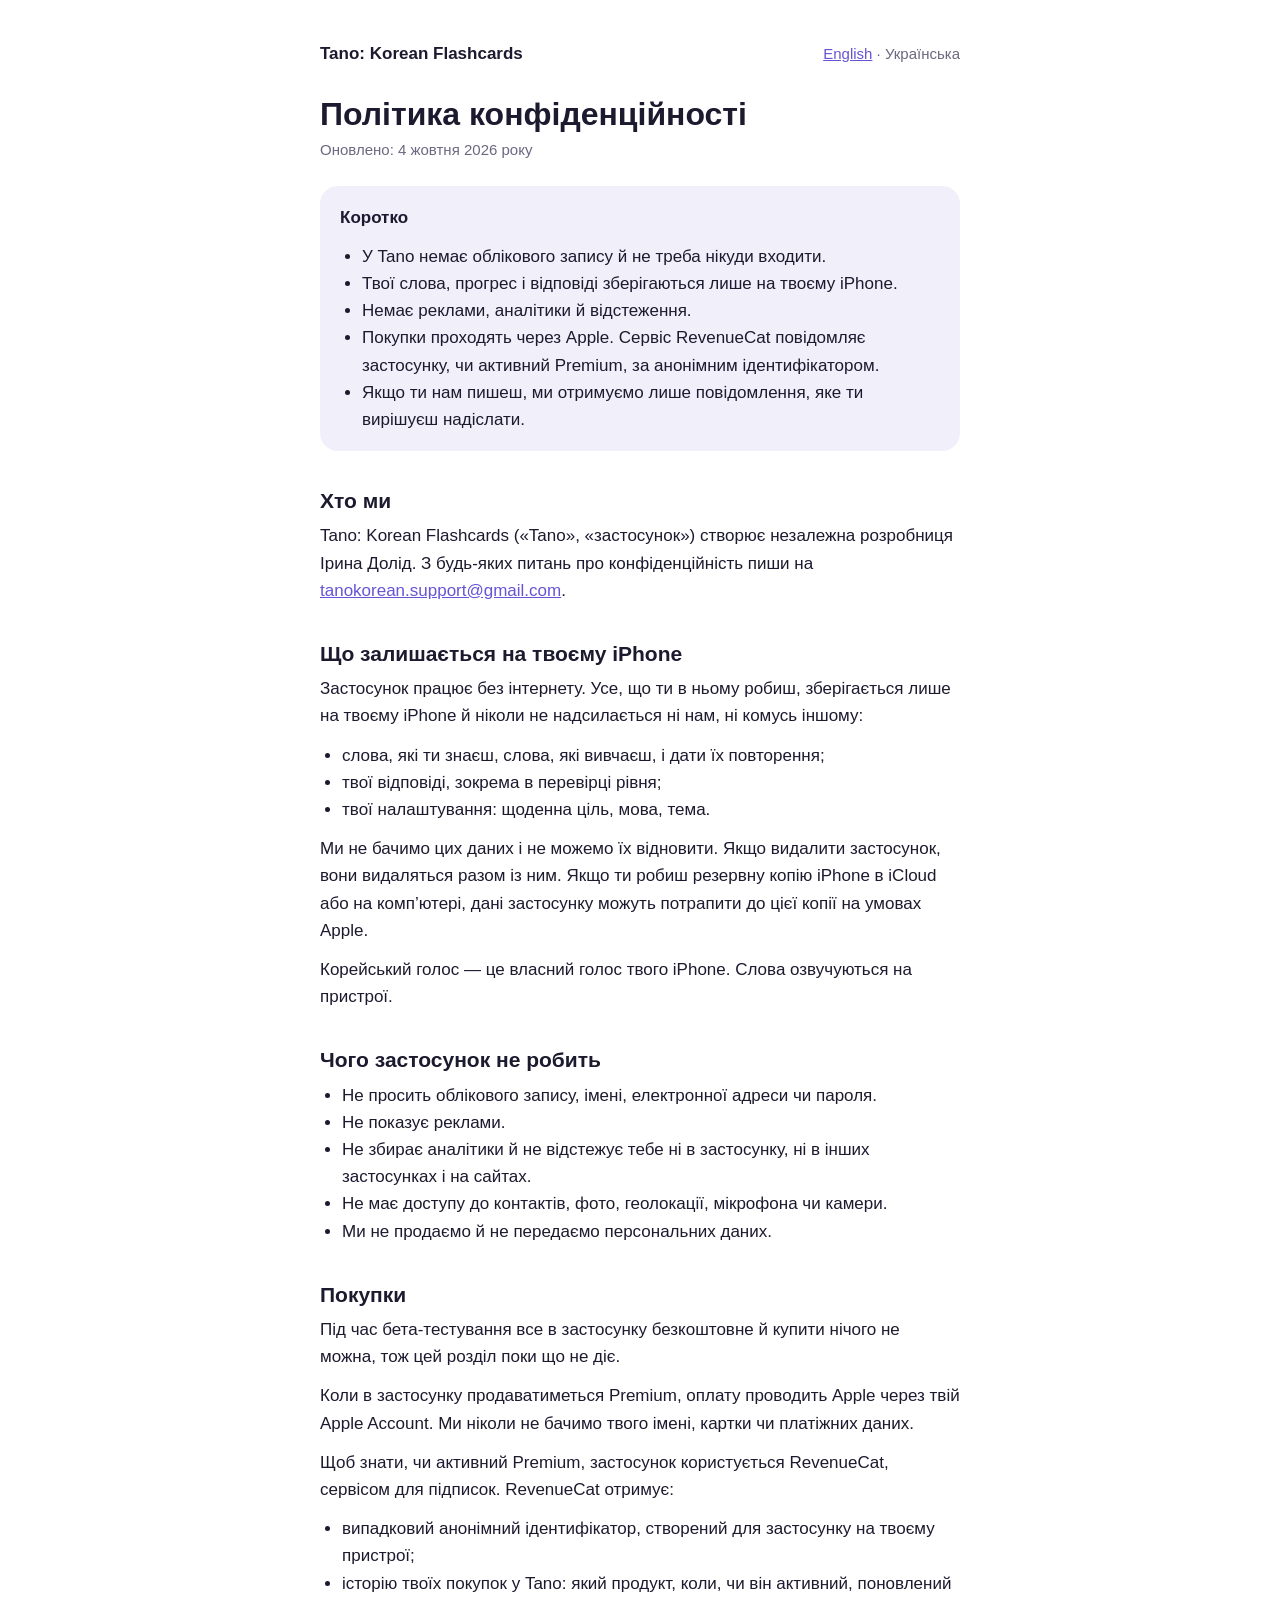
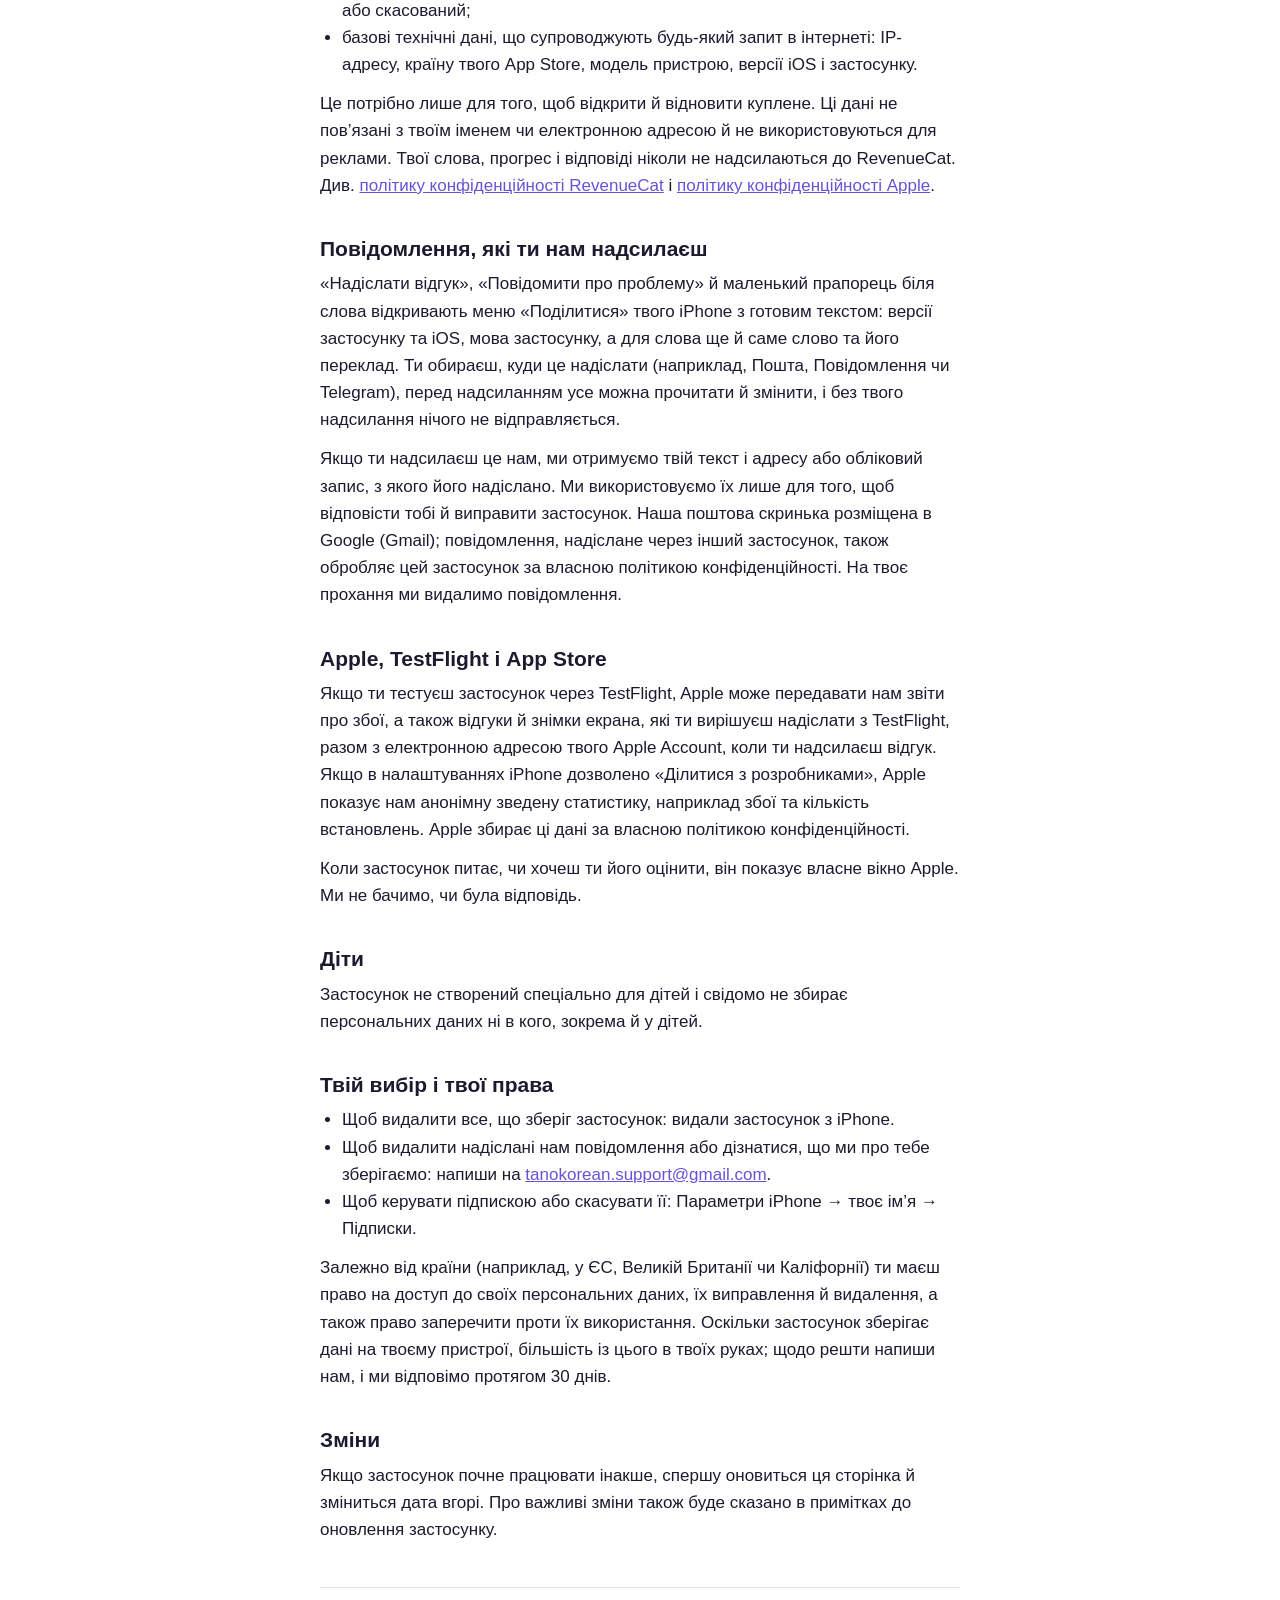
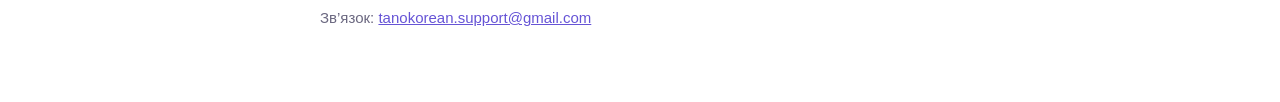
==== uk/index.html @ e9686cb4 "Privacy policy (English, Ukrainian)" ====
<!doctype html>
<html lang="uk">
<head>
<meta charset="utf-8">
<meta name="viewport" content="width=device-width, initial-scale=1">
<title>Tano: Korean Flashcards · Політика конфіденційності</title>
<link rel="stylesheet" href="../style.css">
</head>
<body>
<main>
<nav><strong>Tano: Korean Flashcards</strong><span><a href="../" lang="en" hreflang="en">English</a> · Українська</span></nav>

<h1>Політика конфіденційності</h1>
<p class="date">Оновлено: 4 жовтня 2026 року</p>

<div class="short">
<p><strong>Коротко</strong></p>
<ul>
<li>У Tano немає облікового запису й не треба нікуди входити.</li>
<li>Твої слова, прогрес і відповіді зберігаються лише на твоєму iPhone.</li>
<li>Немає реклами, аналітики й відстеження.</li>
<li>Покупки проходять через Apple. Сервіс RevenueCat повідомляє застосунку, чи активний Premium, за анонімним ідентифікатором.</li>
<li>Якщо ти нам пишеш, ми отримуємо лише повідомлення, яке ти вирішуєш надіслати.</li>
</ul>
</div>

<h2>Хто ми</h2>
<p>Tano: Korean Flashcards («Tano», «застосунок») створює незалежна розробниця Ірина Долід. З будь-яких питань про конфіденційність пиши на <a href="mailto:tanokorean.support@gmail.com">tanokorean.support@gmail.com</a>.</p>

<h2>Що залишається на твоєму iPhone</h2>
<p>Застосунок працює без інтернету. Усе, що ти в ньому робиш, зберігається лише на твоєму iPhone й ніколи не надсилається ні нам, ні комусь іншому:</p>
<ul>
<li>слова, які ти знаєш, слова, які вивчаєш, і дати їх повторення;</li>
<li>твої відповіді, зокрема в перевірці рівня;</li>
<li>твої налаштування: щоденна ціль, мова, тема.</li>
</ul>
<p>Ми не бачимо цих даних і не можемо їх відновити. Якщо видалити застосунок, вони видаляться разом із ним. Якщо ти робиш резервну копію iPhone в iCloud або на комп’ютері, дані застосунку можуть потрапити до цієї копії на умовах Apple.</p>
<p>Корейський голос — це власний голос твого iPhone. Слова озвучуються на пристрої.</p>

<h2>Чого застосунок не робить</h2>
<ul>
<li>Не просить облікового запису, імені, електронної адреси чи пароля.</li>
<li>Не показує реклами.</li>
<li>Не збирає аналітики й не відстежує тебе ні в застосунку, ні в інших застосунках і на сайтах.</li>
<li>Не має доступу до контактів, фото, геолокації, мікрофона чи камери.</li>
<li>Ми не продаємо й не передаємо персональних даних.</li>
</ul>

<h2>Покупки</h2>
<p>Під час бета-тестування все в застосунку безкоштовне й купити нічого не можна, тож цей розділ поки що не діє.</p>
<p>Коли в застосунку продаватиметься Premium, оплату проводить Apple через твій Apple Account. Ми ніколи не бачимо твого імені, картки чи платіжних даних.</p>
<p>Щоб знати, чи активний Premium, застосунок користується RevenueCat, сервісом для підписок. RevenueCat отримує:</p>
<ul>
<li>випадковий анонімний ідентифікатор, створений для застосунку на твоєму пристрої;</li>
<li>історію твоїх покупок у Tano: який продукт, коли, чи він активний, поновлений або скасований;</li>
<li>базові технічні дані, що супроводжують будь-який запит в інтернеті: IP-адресу, країну твого App Store, модель пристрою, версії iOS і застосунку.</li>
</ul>
<p>Це потрібно лише для того, щоб відкрити й відновити куплене. Ці дані не пов’язані з твоїм іменем чи електронною адресою й не використовуються для реклами. Твої слова, прогрес і відповіді ніколи не надсилаються до RevenueCat. Див. <a href="https://www.revenuecat.com/privacy">політику конфіденційності RevenueCat</a> і <a href="https://www.apple.com/legal/privacy/">політику конфіденційності Apple</a>.</p>

<h2>Повідомлення, які ти нам надсилаєш</h2>
<p>«Надіслати відгук», «Повідомити про проблему» й маленький прапорець біля слова відкривають меню «Поділитися» твого iPhone з готовим текстом: версії застосунку та iOS, мова застосунку, а для слова ще й саме слово та його переклад. Ти обираєш, куди це надіслати (наприклад, Пошта, Повідомлення чи Telegram), перед надсиланням усе можна прочитати й змінити, і без твого надсилання нічого не відправляється.</p>
<p>Якщо ти надсилаєш це нам, ми отримуємо твій текст і адресу або обліковий запис, з якого його надіслано. Ми використовуємо їх лише для того, щоб відповісти тобі й виправити застосунок. Наша поштова скринька розміщена в Google (Gmail); повідомлення, надіслане через інший застосунок, також обробляє цей застосунок за власною політикою конфіденційності. На твоє прохання ми видалимо повідомлення.</p>

<h2>Apple, TestFlight і App Store</h2>
<p>Якщо ти тестуєш застосунок через TestFlight, Apple може передавати нам звіти про збої, а також відгуки й знімки екрана, які ти вирішуєш надіслати з TestFlight, разом з електронною адресою твого Apple Account, коли ти надсилаєш відгук. Якщо в налаштуваннях iPhone дозволено «Ділитися з розробниками», Apple показує нам анонімну зведену статистику, наприклад збої та кількість встановлень. Apple збирає ці дані за власною політикою конфіденційності.</p>
<p>Коли застосунок питає, чи хочеш ти його оцінити, він показує власне вікно Apple. Ми не бачимо, чи була відповідь.</p>

<h2>Діти</h2>
<p>Застосунок не створений спеціально для дітей і свідомо не збирає персональних даних ні в кого, зокрема й у дітей.</p>

<h2>Твій вибір і твої права</h2>
<ul>
<li>Щоб видалити все, що зберіг застосунок: видали застосунок з iPhone.</li>
<li>Щоб видалити надіслані нам повідомлення або дізнатися, що ми про тебе зберігаємо: напиши на <a href="mailto:tanokorean.support@gmail.com">tanokorean.support@gmail.com</a>.</li>
<li>Щоб керувати підпискою або скасувати її: Параметри iPhone → твоє ім’я → Підписки.</li>
</ul>
<p>Залежно від країни (наприклад, у ЄС, Великій Британії чи Каліфорнії) ти маєш право на доступ до своїх персональних даних, їх виправлення й видалення, а також право заперечити проти їх використання. Оскільки застосунок зберігає дані на твоєму пристрої, більшість із цього в твоїх руках; щодо решти напиши нам, і ми відповімо протягом 30 днів.</p>

<h2>Зміни</h2>
<p>Якщо застосунок почне працювати інакше, спершу оновиться ця сторінка й зміниться дата вгорі. Про важливі зміни також буде сказано в примітках до оновлення застосунку.</p>

<footer>Зв’язок: <a href="mailto:tanokorean.support@gmail.com">tanokorean.support@gmail.com</a></footer>
</main>
</body>
</html>
---- style.css ----
:root { --bg: #ffffff; --text: #1c1a2e; --muted: #6b6880; --line: #e3e1ef; --accent: #6654d6; --soft: #f1effa; }
@media (prefers-color-scheme: dark) {
  :root { --bg: #121021; --text: #f3f2fa; --muted: #a7a4bd; --line: #2e2a47; --accent: #a594f9; --soft: #1e1b33; }
}
* { box-sizing: border-box; }
body { margin: 0; background: var(--bg); color: var(--text); font: 17px/1.6 -apple-system, BlinkMacSystemFont, "Segoe UI", Inter, Roboto, sans-serif; }
main { max-width: 680px; margin: 0 auto; padding: 40px 20px 72px; }
nav { display: flex; justify-content: space-between; align-items: baseline; gap: 16px; font-size: 15px; color: var(--muted); }
nav strong { color: var(--text); font-size: 17px; }
a { color: var(--accent); }
h1 { font-size: 32px; line-height: 1.2; margin: 28px 0 4px; }
h2 { font-size: 21px; line-height: 1.3; margin: 36px 0 8px; }
p, ul { margin: 0 0 12px; }
ul { padding-left: 22px; }
.date { color: var(--muted); font-size: 15px; }
.short { background: var(--soft); border-radius: 18px; padding: 18px 20px; margin: 24px 0 0; }
.short p:last-child, .short ul:last-child { margin-bottom: 0; }
footer { margin-top: 44px; padding-top: 18px; border-top: 1px solid var(--line); color: var(--muted); font-size: 15px; }
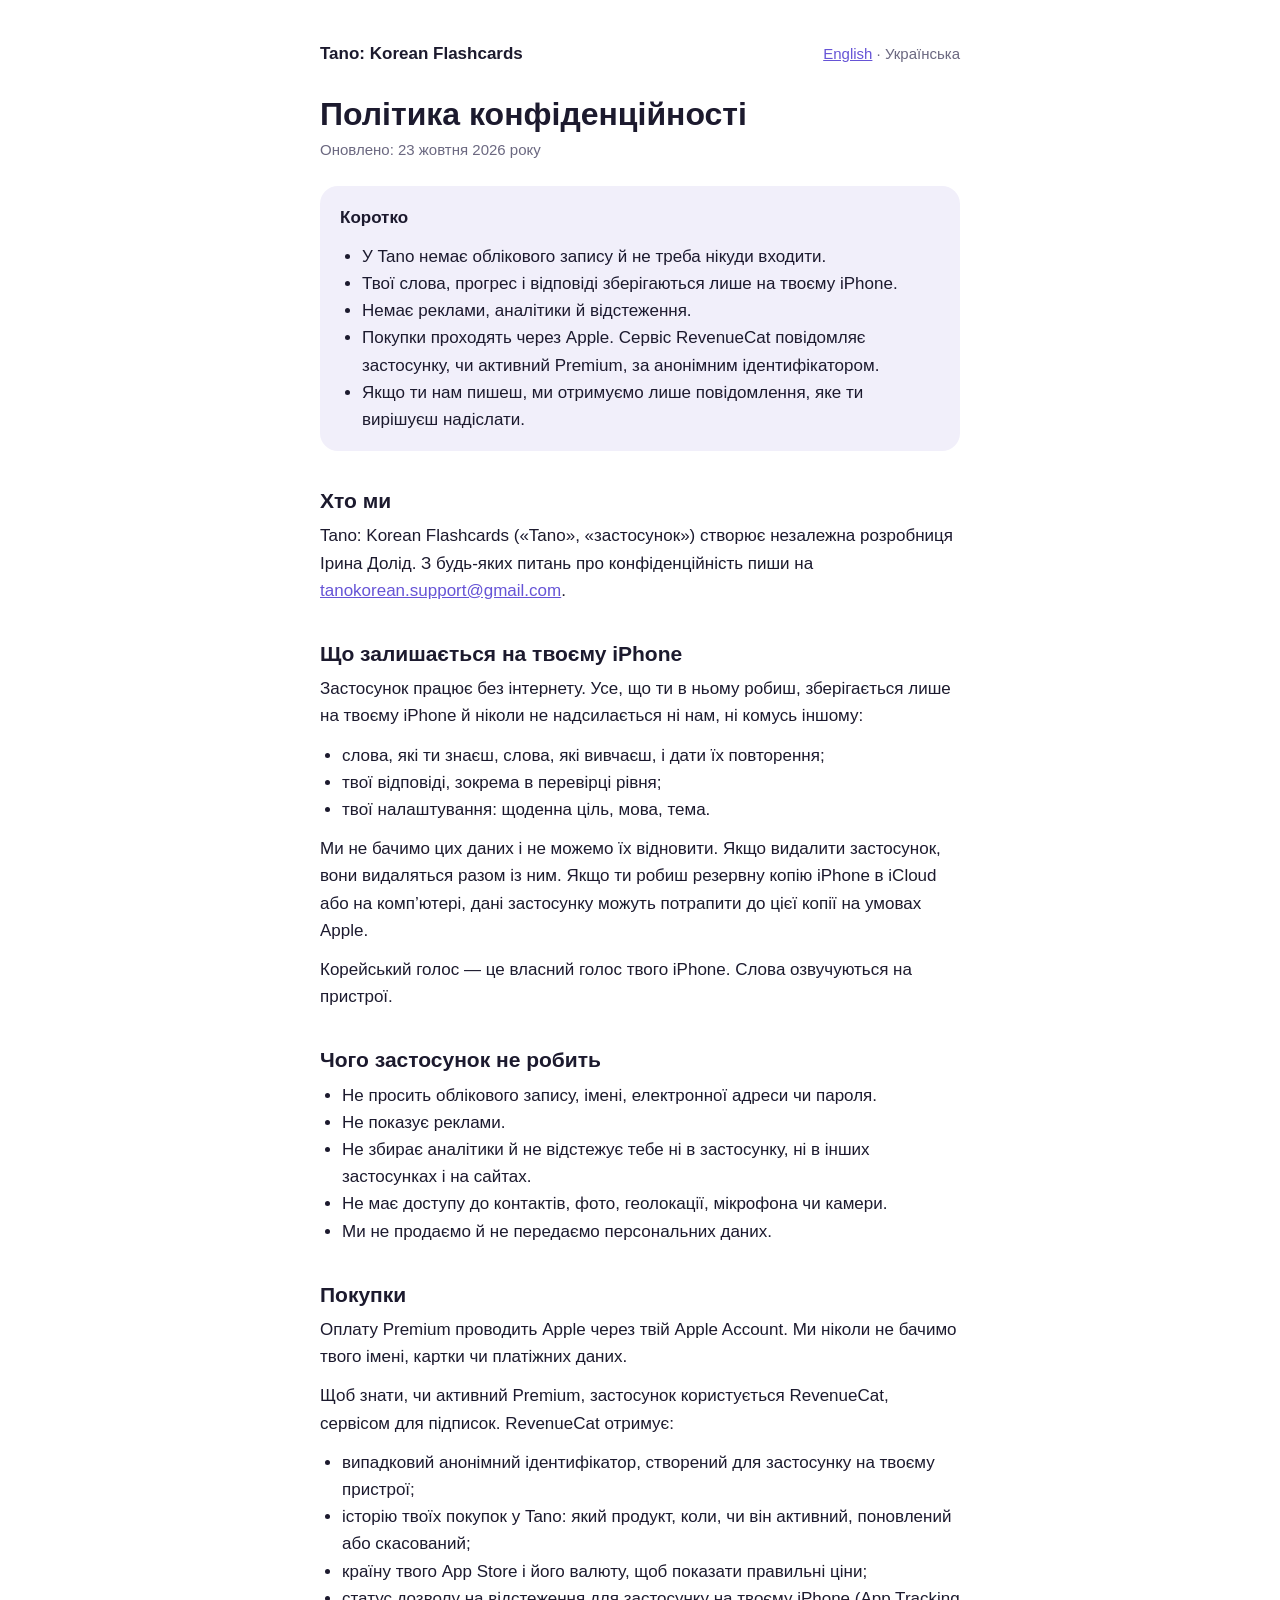
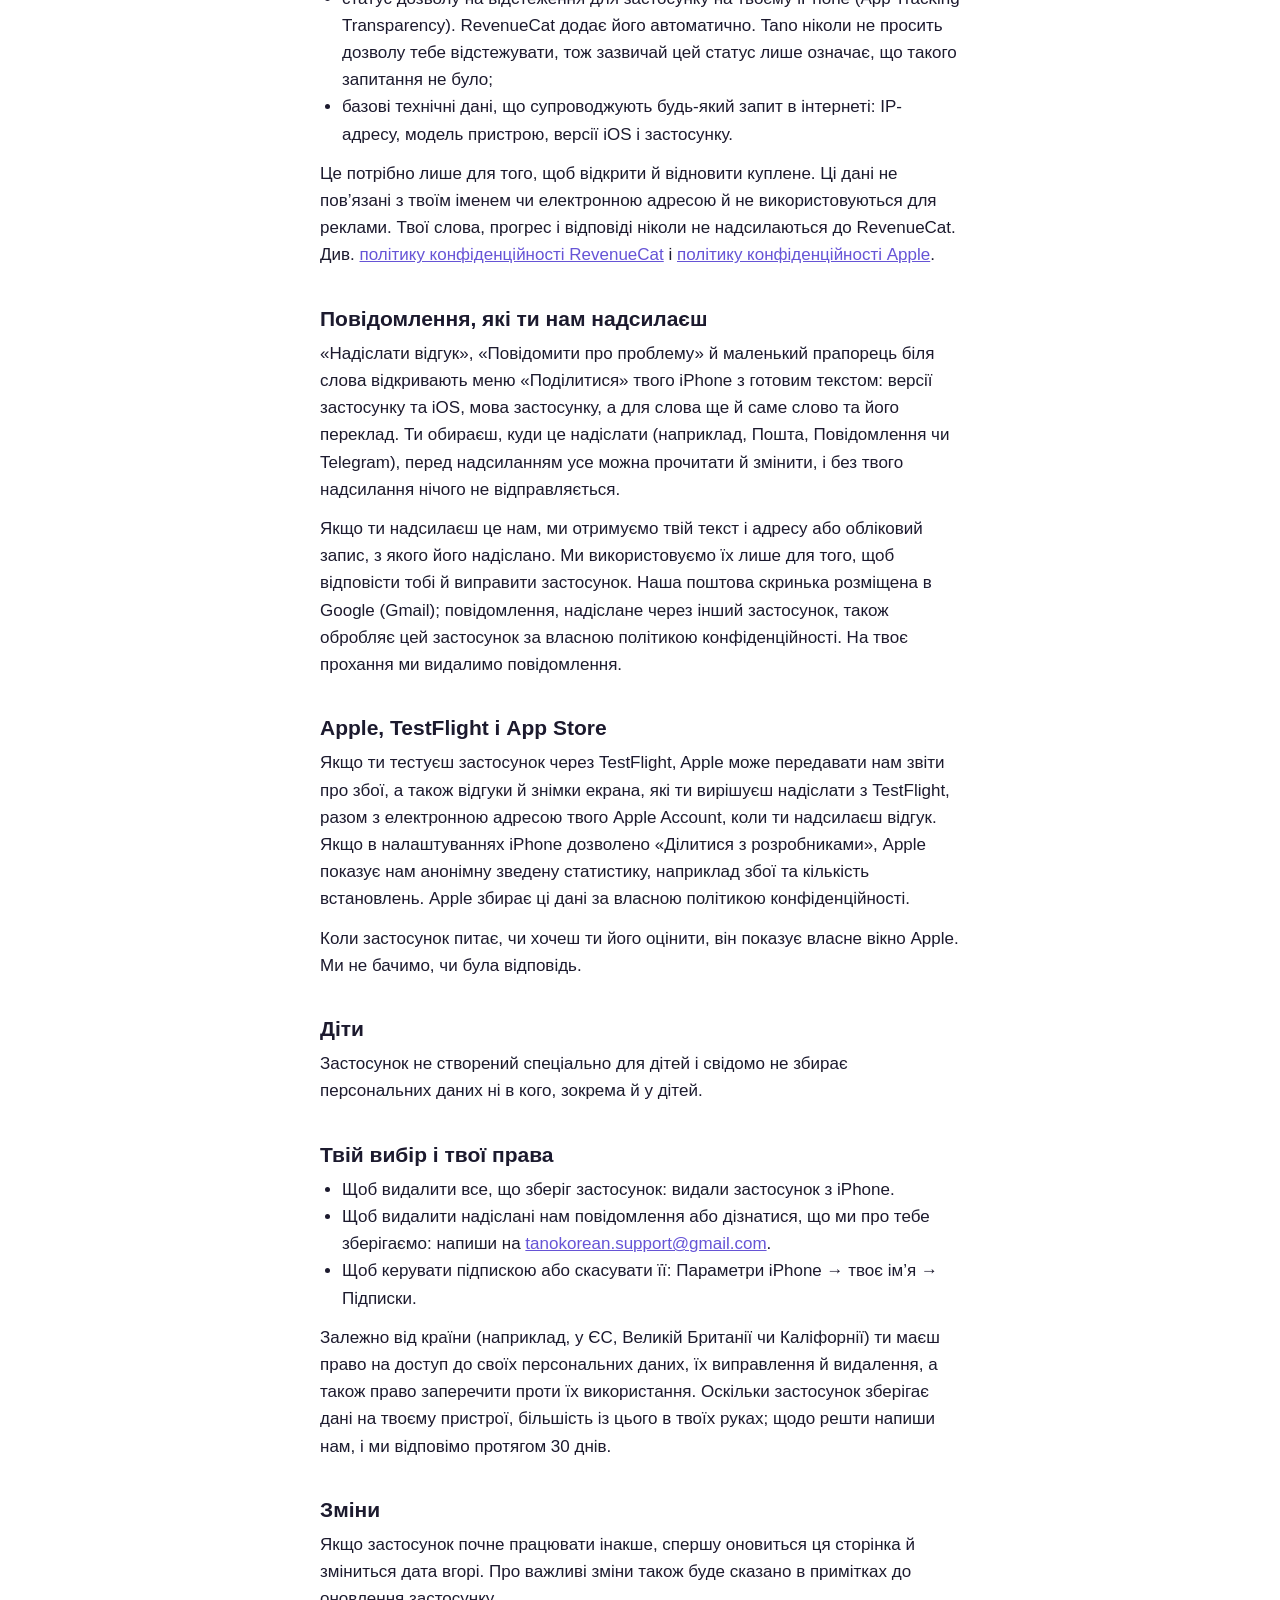
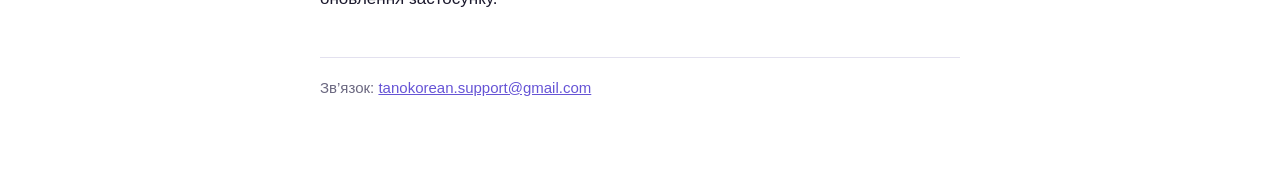
==== commit 29fb3d70: "Purchases for the App Store build: RevenueCat, the App Store country and currency, the ATT status; n" ====
--- a/uk/index.html
+++ b/uk/index.html
@@ -11,7 +11,7 @@
 <nav><strong>Tano: Korean Flashcards</strong><span><a href="../" lang="en" hreflang="en">English</a> · Українська</span></nav>
 
 <h1>Політика конфіденційності</h1>
-<p class="date">Оновлено: 4 жовтня 2026 року</p>
+<p class="date">Оновлено: 23 жовтня 2026 року</p>
 
 <div class="short">
 <p><strong>Коротко</strong></p>
@@ -47,13 +47,14 @@
 </ul>
 
 <h2>Покупки</h2>
-<p>Під час бета-тестування все в застосунку безкоштовне й купити нічого не можна, тож цей розділ поки що не діє.</p>
-<p>Коли в застосунку продаватиметься Premium, оплату проводить Apple через твій Apple Account. Ми ніколи не бачимо твого імені, картки чи платіжних даних.</p>
+<p>Оплату Premium проводить Apple через твій Apple Account. Ми ніколи не бачимо твого імені, картки чи платіжних даних.</p>
 <p>Щоб знати, чи активний Premium, застосунок користується RevenueCat, сервісом для підписок. RevenueCat отримує:</p>
 <ul>
 <li>випадковий анонімний ідентифікатор, створений для застосунку на твоєму пристрої;</li>
 <li>історію твоїх покупок у Tano: який продукт, коли, чи він активний, поновлений або скасований;</li>
-<li>базові технічні дані, що супроводжують будь-який запит в інтернеті: IP-адресу, країну твого App Store, модель пристрою, версії iOS і застосунку.</li>
+<li>країну твого App Store і його валюту, щоб показати правильні ціни;</li>
+<li>статус дозволу на відстеження для застосунку на твоєму iPhone (App Tracking Transparency). RevenueCat додає його автоматично. Tano ніколи не просить дозволу тебе відстежувати, тож зазвичай цей статус лише означає, що такого запитання не було;</li>
+<li>базові технічні дані, що супроводжують будь-який запит в інтернеті: IP-адресу, модель пристрою, версії iOS і застосунку.</li>
 </ul>
 <p>Це потрібно лише для того, щоб відкрити й відновити куплене. Ці дані не пов’язані з твоїм іменем чи електронною адресою й не використовуються для реклами. Твої слова, прогрес і відповіді ніколи не надсилаються до RevenueCat. Див. <a href="https://www.revenuecat.com/privacy">політику конфіденційності RevenueCat</a> і <a href="https://www.apple.com/legal/privacy/">політику конфіденційності Apple</a>.</p>
 
